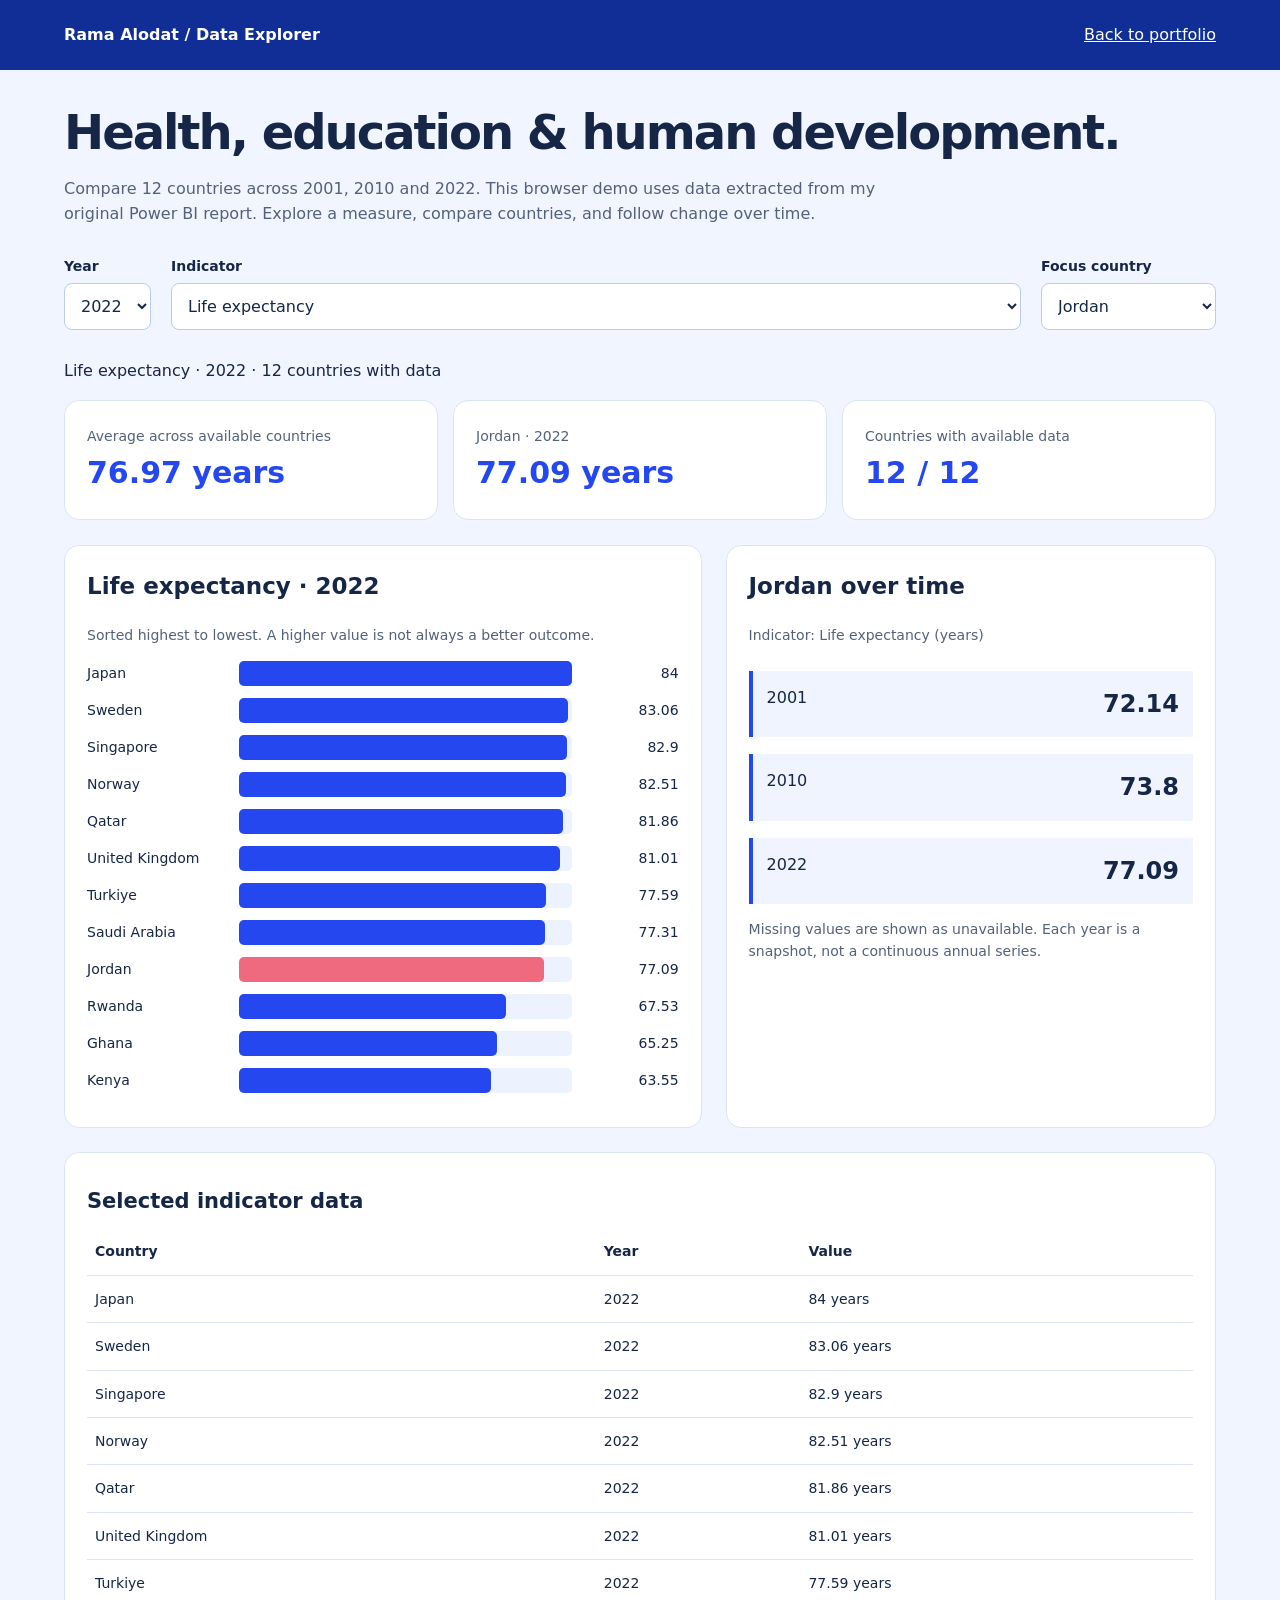
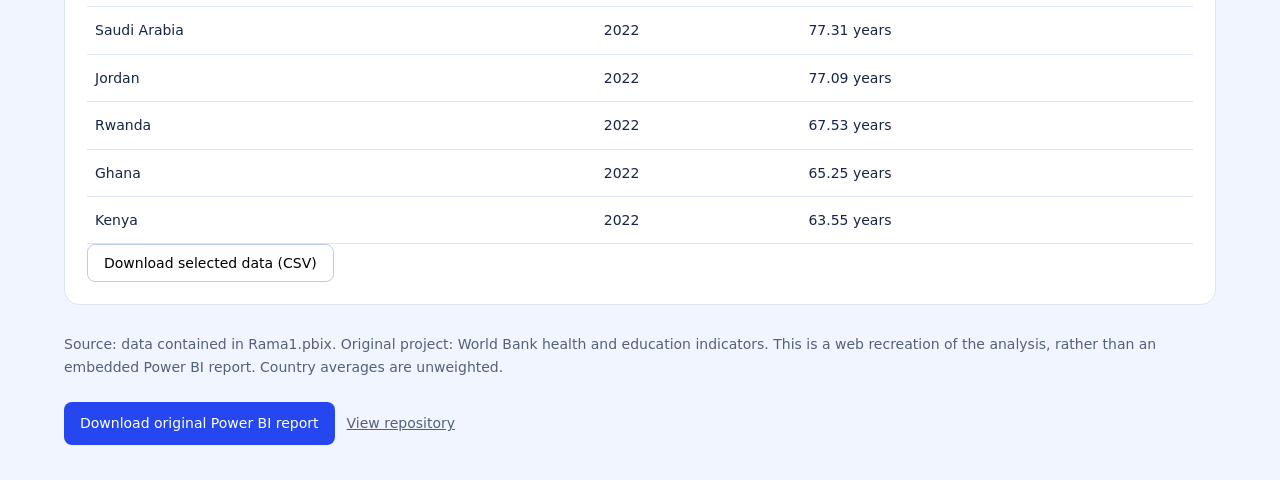
==== demos/powerbi/index.html @ 02bb85d9 "Feature Rama name, visual project galleries and interactive data demo" ====
<!doctype html>
<html lang="en"><head><meta charset="utf-8"><meta name="viewport" content="width=device-width,initial-scale=1"><title>Human Development Explorer | Rama Alodat</title><style>
*{box-sizing:border-box}body{margin:0;background:#f1f5ff;color:#152647;font:16px/1.6 system-ui,sans-serif}a{color:inherit}header{padding:22px 5%;background:#102e96;color:white;display:flex;justify-content:space-between;gap:20px;flex-wrap:wrap}main{max-width:1280px;margin:auto;padding:35px 5%}h1{font-size:clamp(30px,4vw,48px);letter-spacing:-2px;line-height:1.15;margin:0 0 12px}h2{font-size:23px;margin:0 0 20px}.intro{max-width:820px;color:#53617a}.controls{display:flex;gap:20px;flex-wrap:wrap;margin:28px 0}label{font-size:14px;font-weight:600;display:grid;gap:6px}select{font:16px system-ui;padding:12px;border:1px solid #bccbea;background:white;border-radius:8px;max-width:100%;color:#152647}.controls label:nth-child(2){flex:1}.summary{display:grid;grid-template-columns:repeat(3,1fr);gap:15px;margin-bottom:25px}.stat,.panel{background:white;padding:22px;border-radius:15px;border:1px solid #dce4f4}.stat strong{display:block;font-size:30px;color:#2547ef}.stat span{font-size:14px;color:#53617a}.row{display:grid;grid-template-columns:140px 1fr 95px;gap:12px;align-items:center;margin:12px 0;font-size:14px}.track{height:25px;background:#edf2ff;border-radius:5px}.bar{height:100%;background:#2547ef;border-radius:5px}.value{text-align:right;font-variant-numeric:tabular-nums}.panels{display:grid;grid-template-columns:1.3fr 1fr;gap:24px}.trend{display:grid;gap:17px;margin-top:24px}.trend div{border-left:4px solid #2547ef;background:#f0f4ff;padding:14px;display:flex;justify-content:space-between;gap:15px}.trend strong{font-size:24px}.note{font-size:14px;color:#53617a}table{width:100%;border-collapse:collapse;font-size:14px}td,th{text-align:left;padding:12px 8px;border-bottom:1px solid #dce4f4}caption{text-align:left;font-weight:700;font-size:21px;padding:10px 0}footer{margin-top:28px;font-size:14px;color:#53617a}.download{display:inline-block;padding:10px 16px;background:#2547ef;color:white;border-radius:8px;text-decoration:none;margin:10px 12px 0 0}button{font:14px system-ui;padding:10px 16px;border:1px solid #bccbea;border-radius:8px;background:white;cursor:pointer}a:focus-visible,button:focus-visible,select:focus-visible{outline:3px solid #ffb852;outline-offset:3px}@media(max-width:750px){.panels{grid-template-columns:1fr}.summary{grid-template-columns:1fr}.row{grid-template-columns:105px 1fr 70px;font-size:13px}.controls{display:grid}main{padding:25px 5%}select{width:100%}.stat strong{font-size:25px}}
</style></head><body><header><strong>Rama Alodat / Data Explorer</strong><a href="../../#projects">Back to portfolio</a></header><main><h1>Health, education & human development.</h1><p class="intro">Compare 12 countries across 2001, 2010 and 2022. This browser demo uses data extracted from my original Power BI report. Explore a measure, compare countries, and follow change over time.</p><div class="controls"><label>Year<select id="year"><option>2022</option><option>2010</option><option>2001</option></select></label><label>Indicator<select id="metric"></select></label><label>Focus country<select id="country"></select></label></div><p id="status" aria-live="polite">Loading report data…</p><div class="summary"><div class="stat"><span>Average across available countries</span><strong id="average">—</strong></div><div class="stat"><span id="focus-label">Focus country</span><strong id="focus-value">—</strong></div><div class="stat"><span>Countries with available data</span><strong id="coverage">—</strong></div></div><div class="panels"><section class="panel"><h2 id="chart-title">Country comparison</h2><p class="note">Sorted highest to lowest. A higher value is not always a better outcome.</p><div id="bars"></div></section><section class="panel"><h2 id="trend-title">Change over time</h2><p class="note" id="unit-note"></p><div class="trend" id="trend"></div><p class="note">Missing values are shown as unavailable. Each year is a snapshot, not a continuous annual series.</p></section></div><section class="panel" style="margin-top:24px;overflow:auto"><table><caption>Selected indicator data</caption><thead><tr><th scope="col">Country</th><th scope="col">Year</th><th scope="col">Value</th></tr></thead><tbody id="table"></tbody></table><button id="export">Download selected data (CSV)</button></section><footer><p>Source: data contained in Rama1.pbix. Original project: World Bank health and education indicators. This is a web recreation of the analysis, rather than an embedded Power BI report. Country averages are unweighted.</p><a class="download" href="https://github.com/Ramaalodat/powerbi/raw/refs/heads/main/Rama1.pbix">Download original Power BI report</a><a href="https://github.com/Ramaalodat/powerbi" target="_blank" rel="noopener noreferrer">View repository</a></footer></main><script src="demo.js"></script></body></html>
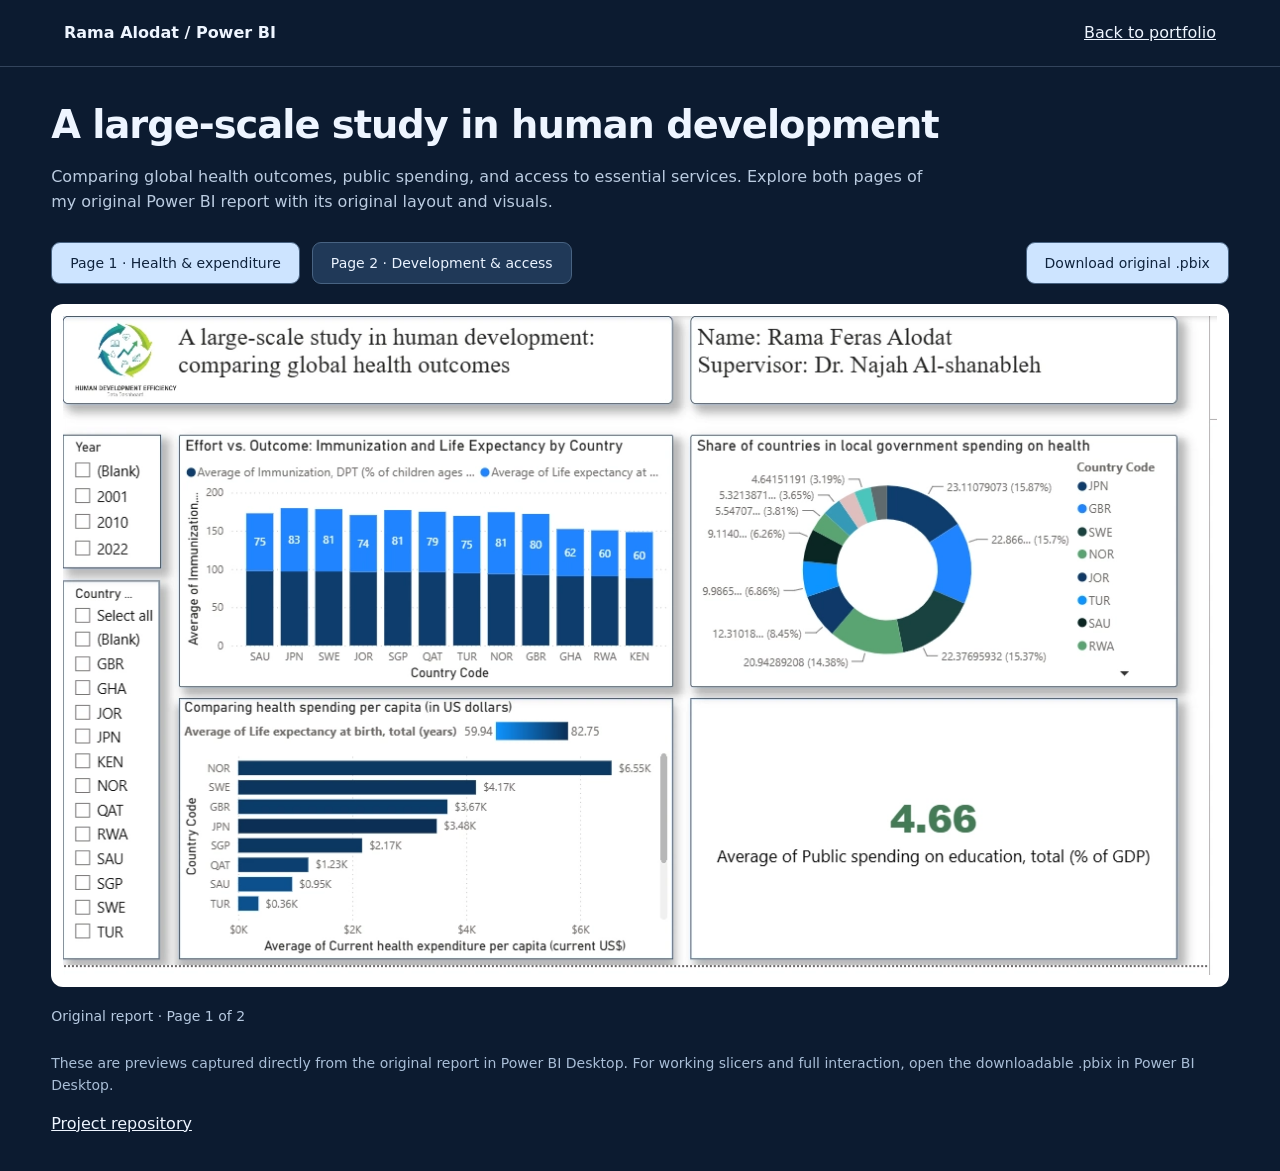
==== commit eff03b40: "Create project studio, verify complete certificate archive and restore original Power BI report" ====
--- a/demos/powerbi/index.html
+++ b/demos/powerbi/index.html
@@ -1,4 +1,5 @@
-<!doctype html>
-<html lang="en"><head><meta charset="utf-8"><meta name="viewport" content="width=device-width,initial-scale=1"><title>Human Development Explorer | Rama Alodat</title><style>
-*{box-sizing:border-box}body{margin:0;background:#f1f5ff;color:#152647;font:16px/1.6 system-ui,sans-serif}a{color:inherit}header{padding:22px 5%;background:#102e96;color:white;display:flex;justify-content:space-between;gap:20px;flex-wrap:wrap}main{max-width:1280px;margin:auto;padding:35px 5%}h1{font-size:clamp(30px,4vw,48px);letter-spacing:-2px;line-height:1.15;margin:0 0 12px}h2{font-size:23px;margin:0 0 20px}.intro{max-width:820px;color:#53617a}.controls{display:flex;gap:20px;flex-wrap:wrap;margin:28px 0}label{font-size:14px;font-weight:600;display:grid;gap:6px}select{font:16px system-ui;padding:12px;border:1px solid #bccbea;background:white;border-radius:8px;max-width:100%;color:#152647}.controls label:nth-child(2){flex:1}.summary{display:grid;grid-template-columns:repeat(3,1fr);gap:15px;margin-bottom:25px}.stat,.panel{background:white;padding:22px;border-radius:15px;border:1px solid #dce4f4}.stat strong{display:block;font-size:30px;color:#2547ef}.stat span{font-size:14px;color:#53617a}.row{display:grid;grid-template-columns:140px 1fr 95px;gap:12px;align-items:center;margin:12px 0;font-size:14px}.track{height:25px;background:#edf2ff;border-radius:5px}.bar{height:100%;background:#2547ef;border-radius:5px}.value{text-align:right;font-variant-numeric:tabular-nums}.panels{display:grid;grid-template-columns:1.3fr 1fr;gap:24px}.trend{display:grid;gap:17px;margin-top:24px}.trend div{border-left:4px solid #2547ef;background:#f0f4ff;padding:14px;display:flex;justify-content:space-between;gap:15px}.trend strong{font-size:24px}.note{font-size:14px;color:#53617a}table{width:100%;border-collapse:collapse;font-size:14px}td,th{text-align:left;padding:12px 8px;border-bottom:1px solid #dce4f4}caption{text-align:left;font-weight:700;font-size:21px;padding:10px 0}footer{margin-top:28px;font-size:14px;color:#53617a}.download{display:inline-block;padding:10px 16px;background:#2547ef;color:white;border-radius:8px;text-decoration:none;margin:10px 12px 0 0}button{font:14px system-ui;padding:10px 16px;border:1px solid #bccbea;border-radius:8px;background:white;cursor:pointer}a:focus-visible,button:focus-visible,select:focus-visible{outline:3px solid #ffb852;outline-offset:3px}@media(max-width:750px){.panels{grid-template-columns:1fr}.summary{grid-template-columns:1fr}.row{grid-template-columns:105px 1fr 70px;font-size:13px}.controls{display:grid}main{padding:25px 5%}select{width:100%}.stat strong{font-size:25px}}
-</style></head><body><header><strong>Rama Alodat / Data Explorer</strong><a href="../../#projects">Back to portfolio</a></header><main><h1>Health, education & human development.</h1><p class="intro">Compare 12 countries across 2001, 2010 and 2022. This browser demo uses data extracted from my original Power BI report. Explore a measure, compare countries, and follow change over time.</p><div class="controls"><label>Year<select id="year"><option>2022</option><option>2010</option><option>2001</option></select></label><label>Indicator<select id="metric"></select></label><label>Focus country<select id="country"></select></label></div><p id="status" aria-live="polite">Loading report data…</p><div class="summary"><div class="stat"><span>Average across available countries</span><strong id="average">—</strong></div><div class="stat"><span id="focus-label">Focus country</span><strong id="focus-value">—</strong></div><div class="stat"><span>Countries with available data</span><strong id="coverage">—</strong></div></div><div class="panels"><section class="panel"><h2 id="chart-title">Country comparison</h2><p class="note">Sorted highest to lowest. A higher value is not always a better outcome.</p><div id="bars"></div></section><section class="panel"><h2 id="trend-title">Change over time</h2><p class="note" id="unit-note"></p><div class="trend" id="trend"></div><p class="note">Missing values are shown as unavailable. Each year is a snapshot, not a continuous annual series.</p></section></div><section class="panel" style="margin-top:24px;overflow:auto"><table><caption>Selected indicator data</caption><thead><tr><th scope="col">Country</th><th scope="col">Year</th><th scope="col">Value</th></tr></thead><tbody id="table"></tbody></table><button id="export">Download selected data (CSV)</button></section><footer><p>Source: data contained in Rama1.pbix. Original project: World Bank health and education indicators. This is a web recreation of the analysis, rather than an embedded Power BI report. Country averages are unweighted.</p><a class="download" href="https://github.com/Ramaalodat/powerbi/raw/refs/heads/main/Rama1.pbix">Download original Power BI report</a><a href="https://github.com/Ramaalodat/powerbi" target="_blank" rel="noopener noreferrer">View repository</a></footer></main><script src="demo.js"></script></body></html>+<!doctype html><html lang="en"><head><meta charset="utf-8"><meta name="viewport" content="width=device-width,initial-scale=1"><title>Original Power BI Report | Rama Alodat</title><style>
+*{box-sizing:border-box}body{margin:0;background:#0c1b30;color:#eef5ff;font:16px/1.6 system-ui,sans-serif}header{padding:20px 5%;display:flex;justify-content:space-between;gap:20px;border-bottom:1px solid #33445c;flex-wrap:wrap}a{color:inherit}main{max-width:1600px;padding:35px 4%;margin:auto}h1{font-size:clamp(27px,3vw,43px);line-height:1.2;letter-spacing:-1px;margin:0 0 15px}.intro{color:#bacbe0;max-width:900px}.toolbar{display:flex;align-items:center;flex-wrap:wrap;gap:12px;margin:27px 0 20px}button,.download{font:500 14px system-ui;background:#203958;color:#eaf3ff;border:1px solid #486382;border-radius:9px;padding:12px 18px;cursor:pointer;text-decoration:none}button.selected{background:#cde4ff;color:#10243e}.download{margin-left:auto;background:#cde4ff;color:#10243e}figure{margin:0;background:white;padding:12px;border-radius:12px}#report{display:block;width:100%;height:auto;cursor:zoom-in}figcaption{margin:18px 0 0;color:#b6c9e0;font-size:14px}dialog{padding:0;border:0;width:96vw;max-width:1700px;max-height:94vh;background:white;border-radius:10px}dialog::backdrop{background:#051124de}dialog button{position:sticky;top:5px;margin:10px;z-index:2}dialog img{display:block;width:100%;height:auto}a:focus-visible,button:focus-visible{outline:3px solid #fbb657;outline-offset:3px}.note{font-size:14px;color:#a9bed7;margin-top:24px}@media(max-width:700px){main{padding:25px 5%}.download{margin-left:0}figure{padding:5px}}
+</style></head><body><header><strong>Rama Alodat / Power BI</strong><a href="../../#projects">Back to portfolio</a></header><main><h1>A large-scale study in human development</h1><p class="intro">Comparing global health outcomes, public spending, and access to essential services. Explore both pages of my original Power BI report with its original layout and visuals.</p><div class="toolbar" role="group" aria-label="Choose report page"><button class="selected" data-page="1" aria-pressed="true">Page 1 · Health & expenditure</button><button data-page="2" aria-pressed="false">Page 2 · Development & access</button><a class="download" href="Rama1.pbix" download>Download original .pbix</a></div><figure><img id="report" src="../../assets/projects/powerbi/report-1.webp" alt="Original Power BI dashboard, page 1: immunization, life expectancy, health spending and education spending" tabindex="0" role="button" aria-label="Enlarge original report page"></figure><figcaption id="page-caption">Original report · Page 1 of 2</figcaption><p class="note">These are previews captured directly from the original report in Power BI Desktop. For working slicers and full interaction, open the downloadable .pbix in Power BI Desktop.</p><a href="https://github.com/Ramaalodat/powerbi" target="_blank" rel="noopener noreferrer">Project repository</a></main><dialog id="zoom"><button id="close">Close preview</button><img id="zoom-img" alt="Enlarged original Power BI report"></dialog><script>
+const report=document.querySelector('#report'),modal=document.querySelector('#zoom');document.querySelectorAll('[data-page]').forEach(b=>b.addEventListener('click',()=>{report.src='../../assets/projects/powerbi/report-'+b.dataset.page+'.webp';report.alt='Original Power BI report, page '+b.dataset.page;document.querySelector('#page-caption').textContent='Original report · Page '+b.dataset.page+' of 2';document.querySelectorAll('[data-page]').forEach(x=>{x.classList.toggle('selected',x===b);x.setAttribute('aria-pressed',String(x===b))})}));function zoom(){document.querySelector('#zoom-img').src=report.src;modal.showModal()}report.addEventListener('click',zoom);report.addEventListener('keydown',e=>{if(e.key==='Enter'||e.key===' '){e.preventDefault();zoom()}});document.querySelector('#close').addEventListener('click',()=>modal.close());
+</script></body></html>
